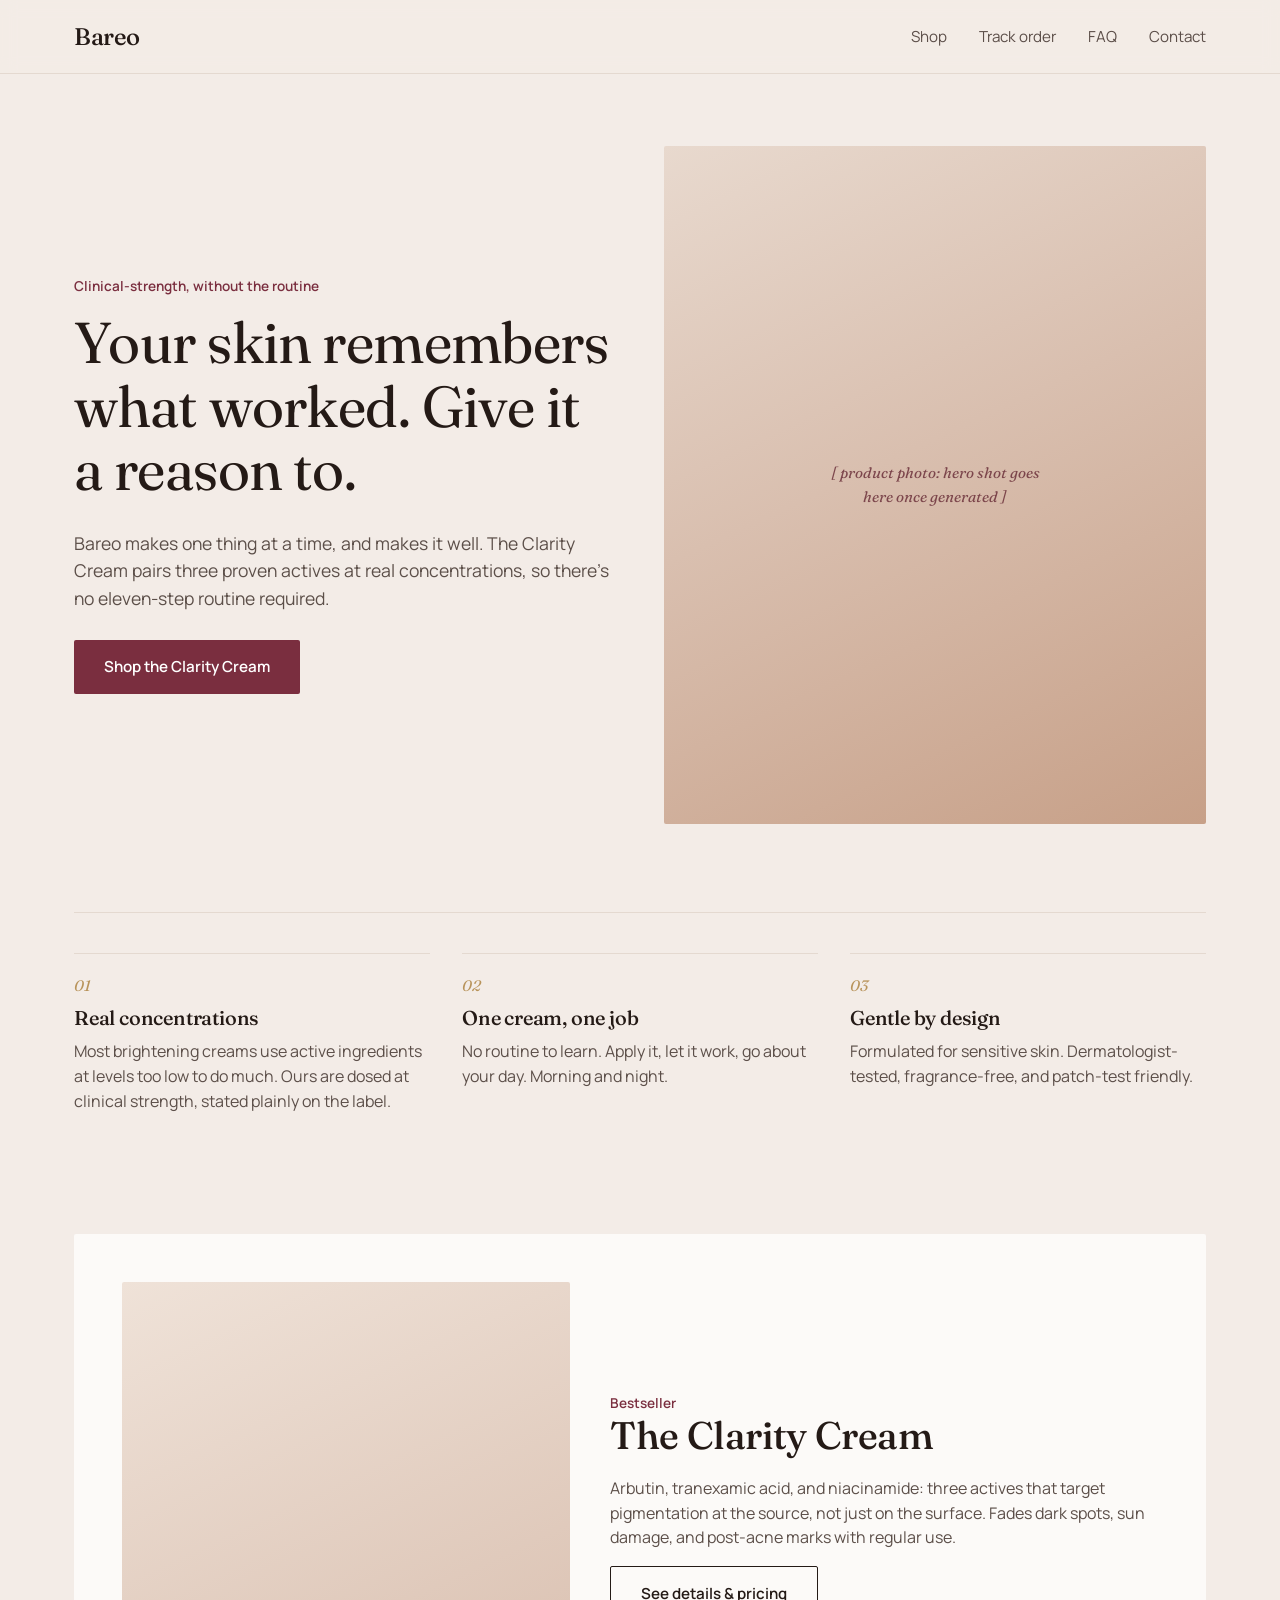
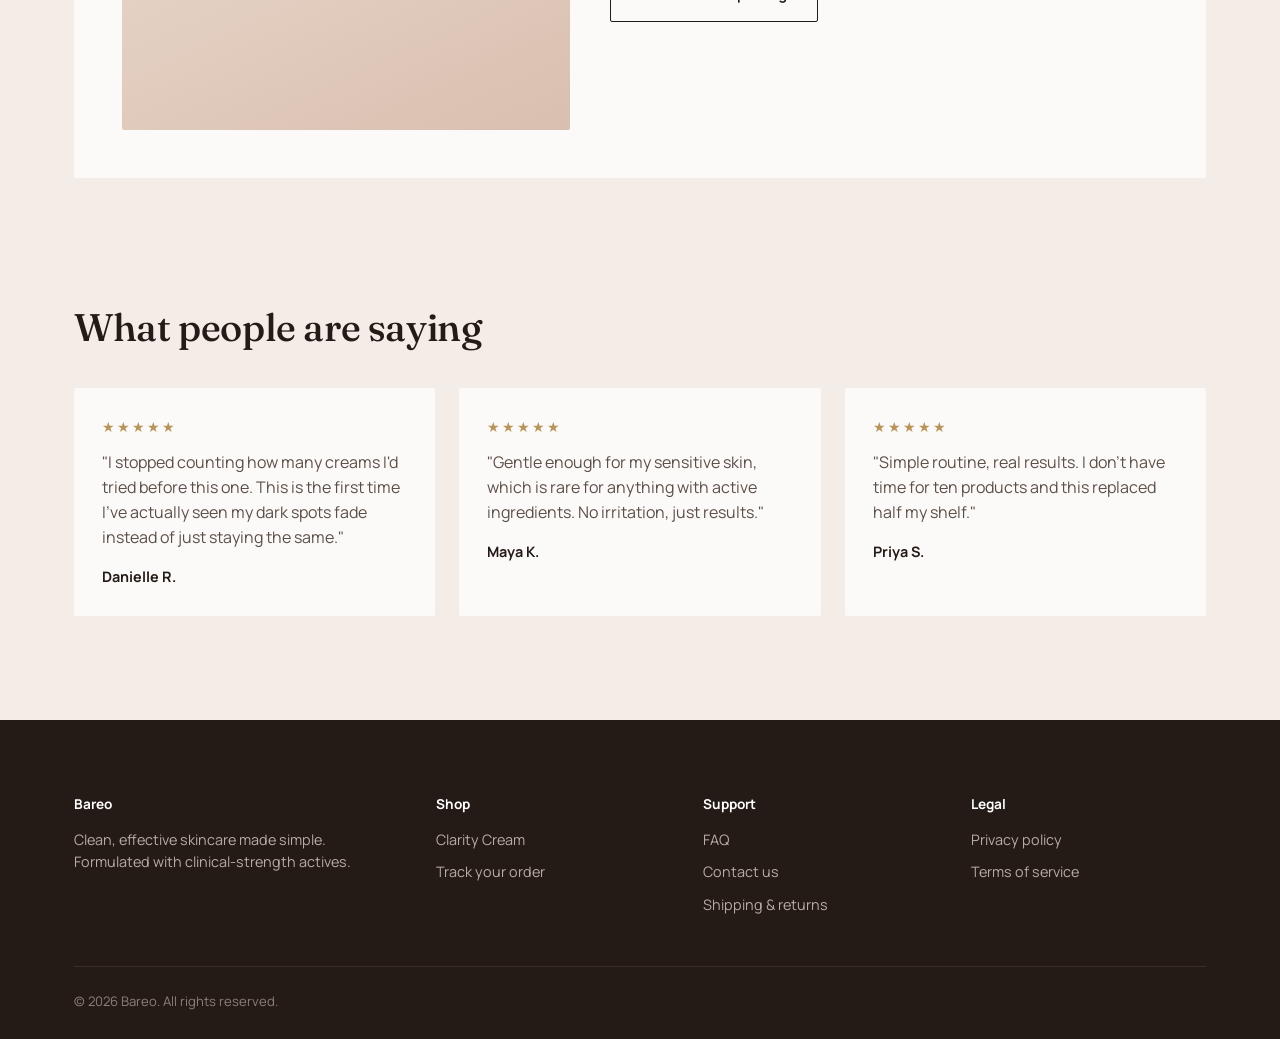
==== index.html @ cf7d1b0d "Add files via upload" ====
<!DOCTYPE html>
<html lang="en">
<head>
<meta charset="UTF-8">
<meta name="viewport" content="width=device-width, initial-scale=1.0">
<title>Bareo | Skincare that shows its work</title>
<meta name="description" content="Bareo makes clean, effective skincare backed by clinical-strength actives. Start with the Clarity Cream.">
<link rel="stylesheet" href="styles.css">
</head>
<body>

<header class="site-header">
  <div class="header-inner">
    <a href="index.html" class="logo">Bareo</a>
    <nav class="main-nav">
      <a href="product.html">Shop</a>
      <a href="track-order.html">Track order</a>
      <a href="faq.html">FAQ</a>
      <a href="contact.html">Contact</a>
    </nav>
    <button class="nav-toggle" aria-label="Menu">☰</button>
  </div>
</header>

<main class="container">

  <section class="hero">
    <div class="hero-copy">
      <span class="eyebrow">Clinical-strength, without the routine</span>
      <h1>Your skin remembers what worked. Give it a reason to.</h1>
      <p class="lede">Bareo makes one thing at a time, and makes it well. The Clarity Cream pairs three proven actives at real concentrations, so there's no eleven-step routine required.</p>
      <a href="product.html" class="btn btn-primary">Shop the Clarity Cream</a>
    </div>
    <div class="hero-visual">
      <span>[ product photo: hero shot goes here once generated ]</span>
    </div>
  </section>

  <hr class="divider">

  <section class="section-tight">
    <div class="feature-grid">
      <div class="feature">
        <span class="num">01</span>
        <h3>Real concentrations</h3>
        <p>Most brightening creams use active ingredients at levels too low to do much. Ours are dosed at clinical strength, stated plainly on the label.</p>
      </div>
      <div class="feature">
        <span class="num">02</span>
        <h3>One cream, one job</h3>
        <p>No routine to learn. Apply it, let it work, go about your day. Morning and night.</p>
      </div>
      <div class="feature">
        <span class="num">03</span>
        <h3>Gentle by design</h3>
        <p>Formulated for sensitive skin. Dermatologist-tested, fragrance-free, and patch-test friendly.</p>
      </div>
    </div>
  </section>

  <section>
    <div class="product-strip">
      <div class="thumb"></div>
      <div>
        <span class="eyebrow" style="color:var(--wine); font-weight:600; font-size:0.85rem;">Bestseller</span>
        <h2>The Clarity Cream</h2>
        <p>Arbutin, tranexamic acid, and niacinamide: three actives that target pigmentation at the source, not just on the surface. Fades dark spots, sun damage, and post-acne marks with regular use.</p>
        <a href="product.html" class="btn btn-outline">See details &amp; pricing</a>
      </div>
    </div>
  </section>

  <section>
    <div class="section-head">
      <h2>What people are saying</h2>
    </div>
    <div class="review-grid">
      <div class="review-card">
        <div class="stars">★★★★★</div>
        <p>"I stopped counting how many creams I'd tried before this one. This is the first time I've actually seen my dark spots fade instead of just staying the same."</p>
        <div class="name">Danielle R.</div>
      </div>
      <div class="review-card">
        <div class="stars">★★★★★</div>
        <p>"Gentle enough for my sensitive skin, which is rare for anything with active ingredients. No irritation, just results."</p>
        <div class="name">Maya K.</div>
      </div>
      <div class="review-card">
        <div class="stars">★★★★★</div>
        <p>"Simple routine, real results. I don't have time for ten products and this replaced half my shelf."</p>
        <div class="name">Priya S.</div>
      </div>
    </div>
  </section>

</main>

<footer class="site-footer">
  <div class="container">
    <div class="footer-grid">
      <div>
        <h4>Bareo</h4>
        <p style="max-width:32ch;">Clean, effective skincare made simple. Formulated with clinical-strength actives.</p>
      </div>
      <div>
        <h4>Shop</h4>
        <a href="product.html">Clarity Cream</a>
        <a href="track-order.html">Track your order</a>
      </div>
      <div>
        <h4>Support</h4>
        <a href="faq.html">FAQ</a>
        <a href="contact.html">Contact us</a>
        <a href="shipping.html">Shipping &amp; returns</a>
      </div>
      <div>
        <h4>Legal</h4>
        <a href="privacy.html">Privacy policy</a>
        <a href="terms.html">Terms of service</a>
      </div>
    </div>
    <div class="footer-bottom">
      © 2026 Bareo. All rights reserved.
    </div>
  </div>
</footer>

<script src="script.js"></script>
</body>
</html>
---- styles.css ----
/* ===== Bareo: shared styles ===== */

@import url('https://fonts.googleapis.com/css2?family=Fraunces:ital,opsz,wght@0,9..144,300;0,9..144,400;0,9..144,500;0,9..144,600;1,9..144,400&family=Manrope:wght@400;500;600;700&display=swap');

:root {
  --bg: #F3ECE7;
  --surface: #FCFAF8;
  --ink: #241A16;
  --ink-soft: #5C4F49;
  --wine: #7A2E3F;
  --wine-dark: #5E1F2C;
  --gold: #B8935A;
  --line: #E4D9D0;
  --white: #FFFFFF;
  --radius: 2px;
  --max: 1180px;
}

* { box-sizing: border-box; }

html { scroll-behavior: smooth; }

body {
  margin: 0;
  font-family: 'Manrope', sans-serif;
  background: var(--bg);
  color: var(--ink);
  line-height: 1.55;
  -webkit-font-smoothing: antialiased;
}

h1, h2, h3, .display {
  font-family: 'Fraunces', serif;
  font-weight: 500;
  line-height: 1.1;
  margin: 0 0 0.5em;
  letter-spacing: -0.01em;
}

h1 { font-size: clamp(2.4rem, 5vw, 3.6rem); font-weight: 400; }
h2 { font-size: clamp(1.8rem, 3vw, 2.4rem); }
h3 { font-size: 1.25rem; }

p { margin: 0 0 1em; color: var(--ink-soft); max-width: 62ch; }

a { color: inherit; text-decoration: none; }

img { max-width: 100%; display: block; }

.container {
  max-width: var(--max);
  margin: 0 auto;
  padding: 0 24px;
}

/* ---------- Header ---------- */

header.site-header {
  position: sticky;
  top: 0;
  z-index: 50;
  background: rgba(243, 236, 231, 0.92);
  backdrop-filter: blur(8px);
  border-bottom: 1px solid var(--line);
}

.header-inner {
  display: flex;
  align-items: center;
  justify-content: space-between;
  padding: 18px 24px;
  max-width: var(--max);
  margin: 0 auto;
}

.logo {
  font-family: 'Fraunces', serif;
  font-size: 1.5rem;
  font-weight: 500;
  letter-spacing: -0.02em;
}

nav.main-nav {
  display: flex;
  gap: 32px;
}

nav.main-nav a {
  font-size: 0.95rem;
  color: var(--ink-soft);
  transition: color 0.15s ease;
}

nav.main-nav a:hover { color: var(--wine); }

.nav-toggle {
  display: none;
  background: none;
  border: none;
  font-size: 1.5rem;
  cursor: pointer;
  color: var(--ink);
}

@media (max-width: 720px) {
  nav.main-nav {
    position: fixed;
    inset: 0 0 0 30%;
    background: var(--surface);
    flex-direction: column;
    padding: 100px 28px 28px;
    gap: 20px;
    transform: translateX(100%);
    transition: transform 0.25s ease;
    box-shadow: -8px 0 24px rgba(0,0,0,0.08);
  }
  nav.main-nav.open { transform: translateX(0); }
  .nav-toggle { display: block; }
}

/* ---------- Buttons ---------- */

.btn {
  display: inline-flex;
  align-items: center;
  justify-content: center;
  padding: 15px 30px;
  font-family: 'Manrope', sans-serif;
  font-size: 0.95rem;
  font-weight: 600;
  border-radius: var(--radius);
  cursor: pointer;
  border: none;
  transition: transform 0.15s ease, background 0.15s ease;
}

.btn-primary {
  background: var(--wine);
  color: var(--white);
}
.btn-primary:hover { background: var(--wine-dark); }

.btn-outline {
  background: transparent;
  color: var(--ink);
  border: 1px solid var(--ink);
}
.btn-outline:hover { background: var(--ink); color: var(--white); }

.btn-block { width: 100%; }

/* ---------- Hero ---------- */

.hero {
  display: grid;
  grid-template-columns: 1fr 1fr;
  gap: 48px;
  align-items: center;
  padding: 72px 0 88px;
}

.hero-copy .eyebrow {
  font-size: 0.85rem;
  color: var(--wine);
  font-weight: 600;
  margin-bottom: 14px;
  display: block;
}

.hero-copy p.lede {
  font-size: 1.1rem;
  margin-bottom: 28px;
}

.hero-visual {
  aspect-ratio: 4/5;
  background: linear-gradient(155deg, #E8D9CE 0%, #D9BFAF 45%, #C7A088 100%);
  border-radius: var(--radius);
  display: flex;
  align-items: center;
  justify-content: center;
  color: var(--wine-dark);
  font-family: 'Fraunces', serif;
  font-style: italic;
  font-size: 0.95rem;
  text-align: center;
  padding: 24px;
  position: relative;
  overflow: hidden;
}

.hero-visual span { max-width: 220px; opacity: 0.75; }

@media (max-width: 860px) {
  .hero { grid-template-columns: 1fr; padding: 44px 0 56px; }
  .hero-visual { order: -1; aspect-ratio: 16/10; }
}

/* ---------- Sections ---------- */

section { padding: 64px 0; }

.section-tight { padding: 40px 0; }

.section-head {
  max-width: 560px;
  margin-bottom: 40px;
}

.divider {
  height: 1px;
  background: var(--line);
  border: none;
  margin: 0;
}

/* ---------- Feature grid ---------- */

.feature-grid {
  display: grid;
  grid-template-columns: repeat(3, 1fr);
  gap: 32px;
}

.feature {
  padding-top: 20px;
  border-top: 1px solid var(--line);
}

.feature .num {
  font-family: 'Fraunces', serif;
  font-style: italic;
  color: var(--gold);
  font-size: 0.95rem;
  margin-bottom: 10px;
  display: block;
}

@media (max-width: 720px) {
  .feature-grid { grid-template-columns: 1fr; gap: 24px; }
}

/* ---------- Product card (home) ---------- */

.product-strip {
  background: var(--surface);
  border-radius: var(--radius);
  padding: 48px;
  display: grid;
  grid-template-columns: 0.9fr 1.1fr;
  gap: 40px;
  align-items: center;
}

.product-strip .thumb {
  aspect-ratio: 1;
  background: linear-gradient(155deg, #EFE2D8 0%, #D9BFAF 100%);
  border-radius: var(--radius);
}

@media (max-width: 720px) {
  .product-strip { grid-template-columns: 1fr; padding: 28px; }
}

/* ---------- Reviews strip ---------- */

.review-grid {
  display: grid;
  grid-template-columns: repeat(3, 1fr);
  gap: 24px;
}

.review-card {
  background: var(--surface);
  padding: 28px;
  border-radius: var(--radius);
}

.review-card .stars { color: var(--gold); margin-bottom: 12px; font-size: 0.9rem; letter-spacing: 2px; }
.review-card .name { font-weight: 700; font-size: 0.9rem; margin-top: 12px; }

@media (max-width: 860px) {
  .review-grid { grid-template-columns: 1fr; }
}

/* ---------- Footer ---------- */

footer.site-footer {
  background: var(--ink);
  color: #D8CFC9;
  padding: 56px 0 28px;
  margin-top: 40px;
}

.footer-grid {
  display: grid;
  grid-template-columns: 1.4fr 1fr 1fr 1fr;
  gap: 32px;
  margin-bottom: 40px;
}

.footer-grid h4 {
  font-family: 'Manrope', sans-serif;
  color: var(--white);
  font-size: 0.85rem;
  font-weight: 700;
  margin-bottom: 14px;
}

.footer-grid a, .footer-grid p {
  display: block;
  color: #B8ADA6;
  font-size: 0.9rem;
  margin-bottom: 10px;
  max-width: none;
}

.footer-grid a:hover { color: var(--white); }

.footer-bottom {
  border-top: 1px solid #3A2E29;
  padding-top: 24px;
  font-size: 0.82rem;
  color: #8C8079;
}

@media (max-width: 860px) {
  .footer-grid { grid-template-columns: 1fr 1fr; }
}

/* ---------- Product page ---------- */

.product-layout {
  display: grid;
  grid-template-columns: 1fr 1fr;
  gap: 56px;
  padding: 44px 0;
}

.gallery-main {
  aspect-ratio: 1;
  background: linear-gradient(155deg, #E8D9CE 0%, #D9BFAF 45%, #C7A088 100%);
  border-radius: var(--radius);
  margin-bottom: 12px;
}

.gallery-thumbs {
  display: grid;
  grid-template-columns: repeat(4, 1fr);
  gap: 10px;
}

.gallery-thumbs div {
  aspect-ratio: 1;
  background: var(--surface);
  border: 1px solid var(--line);
  border-radius: var(--radius);
}

.price-row {
  display: flex;
  align-items: baseline;
  gap: 12px;
  margin: 6px 0 20px;
}

.price-now { font-size: 1.6rem; font-weight: 700; font-family: 'Fraunces', serif; }
.price-was { text-decoration: line-through; color: var(--ink-soft); font-size: 1.05rem; }

.rating-row {
  display: flex;
  align-items: center;
  gap: 10px;
  margin-bottom: 18px;
  font-size: 0.9rem;
  color: var(--ink-soft);
}
.rating-row .stars { color: var(--gold); letter-spacing: 2px; }

.bundle-options {
  display: flex;
  flex-direction: column;
  gap: 10px;
  margin: 24px 0;
}

.bundle-option {
  border: 1.5px solid var(--line);
  border-radius: var(--radius);
  padding: 16px 18px;
  display: flex;
  justify-content: space-between;
  align-items: center;
  cursor: pointer;
  transition: border-color 0.15s ease, background 0.15s ease;
}

.bundle-option:hover { border-color: var(--wine); }

.bundle-option.selected {
  border-color: var(--wine);
  background: #FBF1EC;
}

.bundle-option .label { font-weight: 700; }
.bundle-option .sub { font-size: 0.85rem; color: var(--ink-soft); margin-top: 2px; }
.bundle-option .tag {
  background: var(--wine);
  color: var(--white);
  font-size: 0.72rem;
  font-weight: 700;
  padding: 3px 8px;
  border-radius: 20px;
  margin-left: 8px;
}
.bundle-option .bprice { font-family: 'Fraunces', serif; font-weight: 600; font-size: 1.1rem; }

.trust-row {
  display: flex;
  gap: 20px;
  margin-top: 20px;
  flex-wrap: wrap;
  font-size: 0.82rem;
  color: var(--ink-soft);
}

.benefits-list {
  list-style: none;
  padding: 0;
  margin: 24px 0;
}
.benefits-list li {
  padding: 10px 0 10px 28px;
  position: relative;
  border-bottom: 1px solid var(--line);
  color: var(--ink-soft);
  font-size: 0.95rem;
}
.benefits-list li::before {
  content: "";
  position: absolute;
  left: 0;
  top: 16px;
  width: 8px;
  height: 8px;
  background: var(--gold);
  border-radius: 50%;
}

@media (max-width: 860px) {
  .product-layout { grid-template-columns: 1fr; gap: 28px; }
}

/* ---------- Comparison table ---------- */

.compare-table {
  width: 100%;
  border-collapse: collapse;
  margin-top: 16px;
}
.compare-table th, .compare-table td {
  padding: 14px 18px;
  text-align: left;
  border-bottom: 1px solid var(--line);
  font-size: 0.92rem;
}
.compare-table th { font-family: 'Fraunces', serif; font-weight: 500; }
.compare-table .yes { color: var(--wine); font-weight: 700; }

/* ---------- FAQ accordion ---------- */

.faq-item {
  border-bottom: 1px solid var(--line);
}
.faq-q {
  width: 100%;
  text-align: left;
  background: none;
  border: none;
  padding: 20px 0;
  font-family: 'Fraunces', serif;
  font-size: 1.05rem;
  cursor: pointer;
  display: flex;
  justify-content: space-between;
  align-items: center;
  color: var(--ink);
}
.faq-a {
  max-height: 0;
  overflow: hidden;
  transition: max-height 0.25s ease;
}
.faq-item.open .faq-a { max-height: 300px; padding-bottom: 20px; }
.faq-plus { font-size: 1.3rem; color: var(--wine); transition: transform 0.2s ease; }
.faq-item.open .faq-plus { transform: rotate(45deg); }

/* ---------- Static pages ---------- */

.static-page {
  padding: 56px 0 80px;
  max-width: 760px;
}
.static-page h1 { margin-bottom: 24px; }
.static-page h2 { font-size: 1.3rem; margin-top: 36px; }
.static-page ul { color: var(--ink-soft); }

/* ---------- Track order ---------- */

.track-box {
  background: var(--surface);
  padding: 40px;
  border-radius: var(--radius);
  max-width: 480px;
}
.track-box input {
  width: 100%;
  padding: 13px 14px;
  margin-bottom: 14px;
  border: 1px solid var(--line);
  border-radius: var(--radius);
  font-family: 'Manrope', sans-serif;
  font-size: 0.95rem;
  background: var(--white);
}
.track-box label {
  font-size: 0.85rem;
  font-weight: 600;
  display: block;
  margin-bottom: 6px;
}
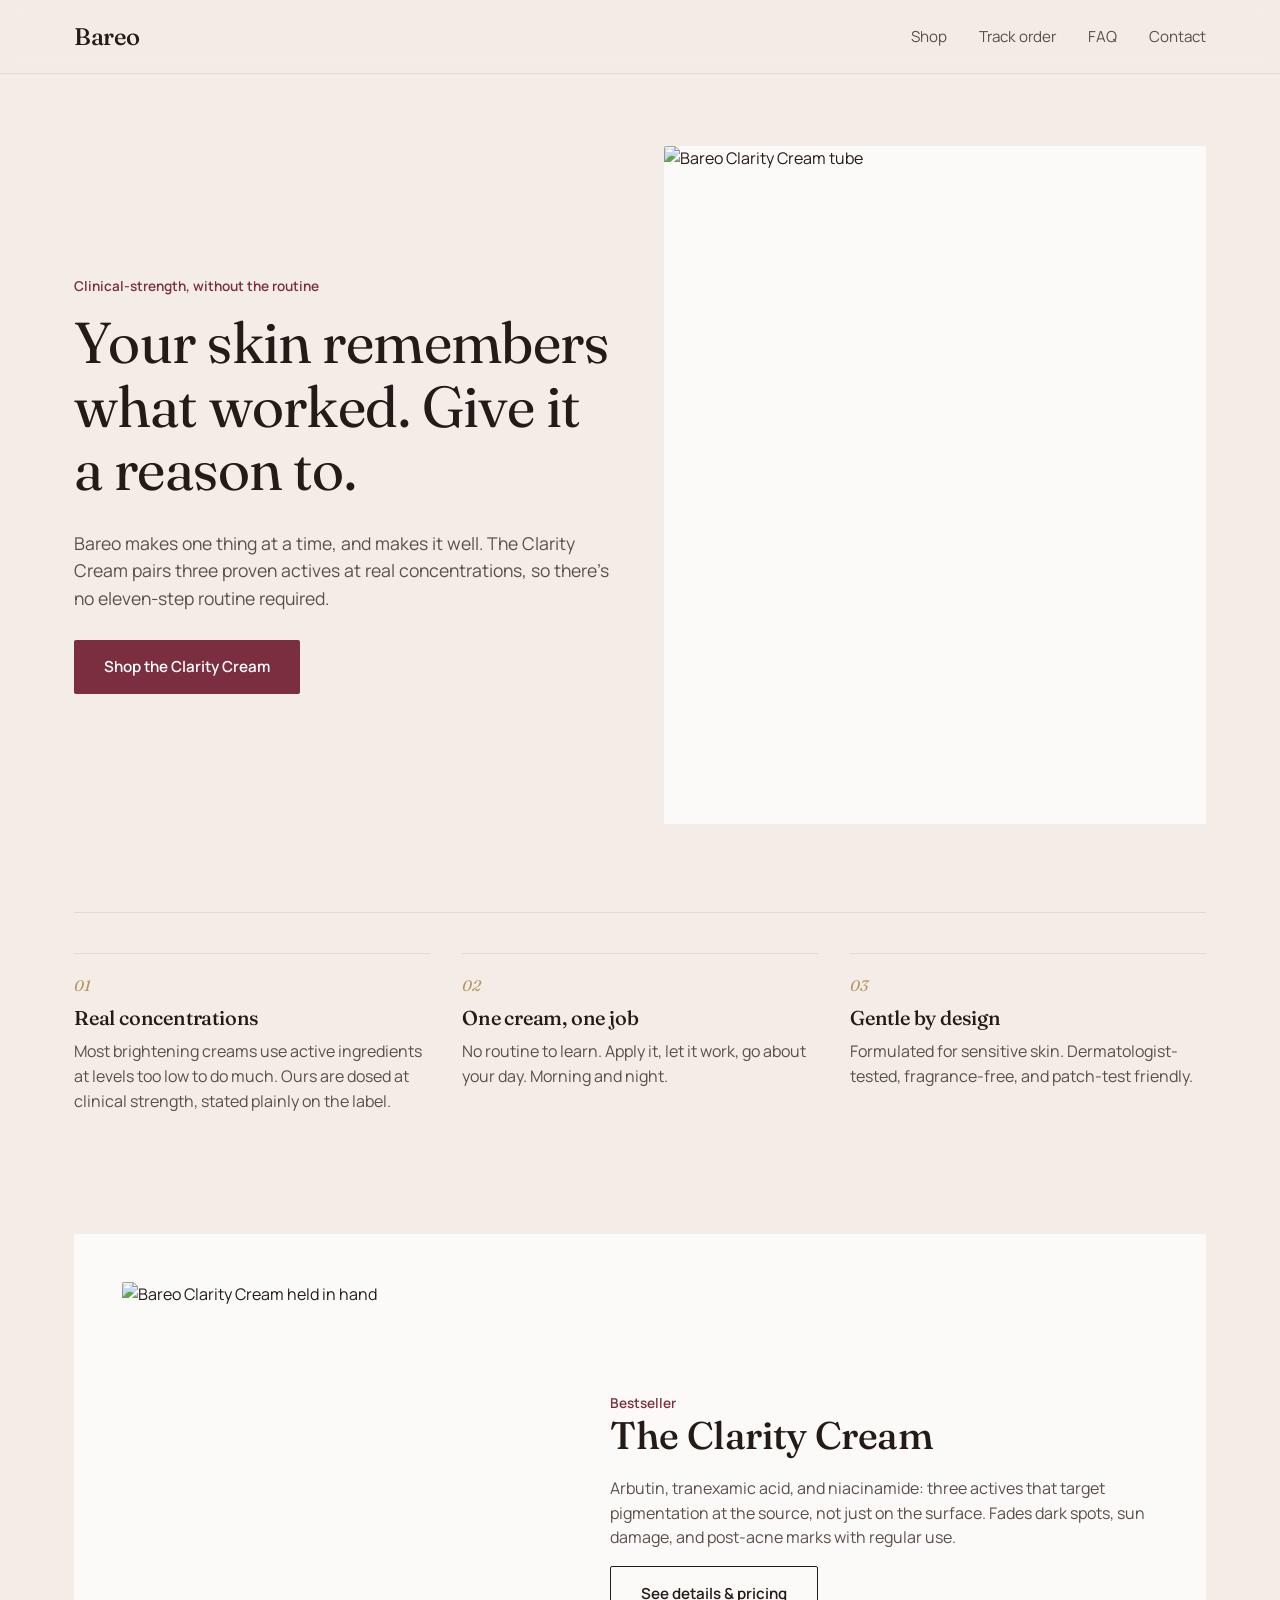
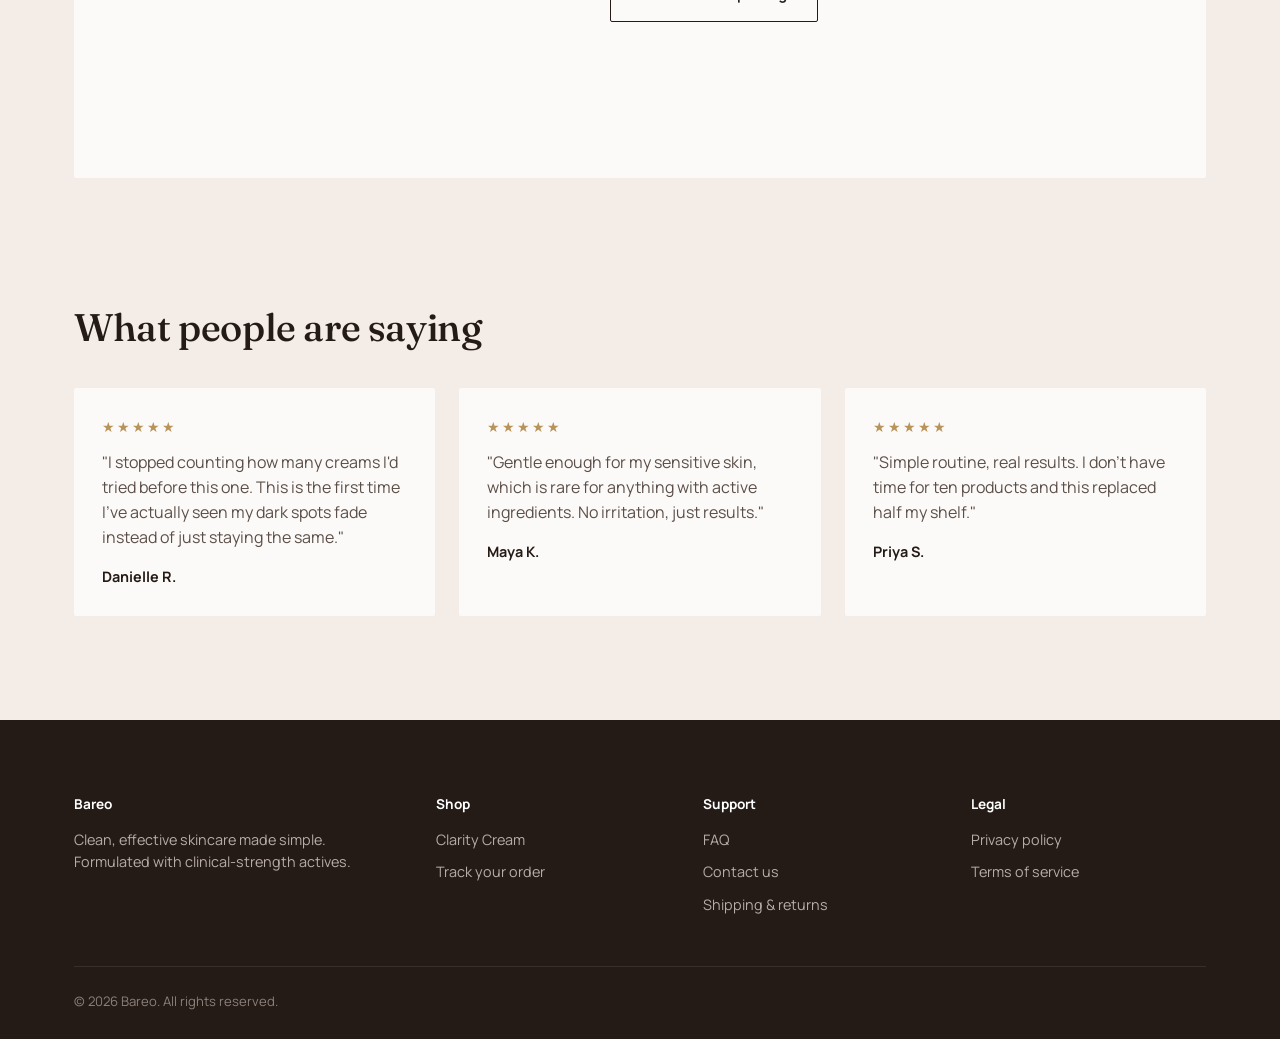
==== commit a69d64f9: "Update index.html" ====
--- a/index.html
+++ b/index.html
@@ -32,7 +32,7 @@
       <a href="product.html" class="btn btn-primary">Shop the Clarity Cream</a>
     </div>
     <div class="hero-visual">
-      <span>[ product photo: hero shot goes here once generated ]</span>
+      <img src="assets/hero-front.jpg" alt="Bareo Clarity Cream tube">
     </div>
   </section>
 
@@ -60,7 +60,7 @@
 
   <section>
     <div class="product-strip">
-      <div class="thumb"></div>
+      <div class="thumb"><img src="assets/hand-hold.jpg" alt="Bareo Clarity Cream held in hand"></div>
       <div>
         <span class="eyebrow" style="color:var(--wine); font-weight:600; font-size:0.85rem;">Bestseller</span>
         <h2>The Clarity Cream</h2>
--- a/styles.css
+++ b/styles.css
@@ -174,22 +174,19 @@
 
 .hero-visual {
   aspect-ratio: 4/5;
-  background: linear-gradient(155deg, #E8D9CE 0%, #D9BFAF 45%, #C7A088 100%);
+  background: var(--surface);
   border-radius: var(--radius);
   display: flex;
   align-items: center;
   justify-content: center;
-  color: var(--wine-dark);
-  font-family: 'Fraunces', serif;
-  font-style: italic;
-  font-size: 0.95rem;
-  text-align: center;
-  padding: 24px;
-  position: relative;
   overflow: hidden;
 }
 
-.hero-visual span { max-width: 220px; opacity: 0.75; }
+.hero-visual img {
+  width: 100%;
+  height: 100%;
+  object-fit: cover;
+}
 
 @media (max-width: 860px) {
   .hero { grid-template-columns: 1fr; padding: 44px 0 56px; }
@@ -254,8 +251,15 @@
 
 .product-strip .thumb {
   aspect-ratio: 1;
-  background: linear-gradient(155deg, #EFE2D8 0%, #D9BFAF 100%);
-  border-radius: var(--radius);
+  background: var(--surface);
+  border-radius: var(--radius);
+  overflow: hidden;
+}
+
+.product-strip .thumb img {
+  width: 100%;
+  height: 100%;
+  object-fit: cover;
 }
 
 @media (max-width: 720px) {
@@ -339,9 +343,16 @@
 
 .gallery-main {
   aspect-ratio: 1;
-  background: linear-gradient(155deg, #E8D9CE 0%, #D9BFAF 45%, #C7A088 100%);
+  background: var(--surface);
   border-radius: var(--radius);
   margin-bottom: 12px;
+  overflow: hidden;
+}
+
+.gallery-main img {
+  width: 100%;
+  height: 100%;
+  object-fit: cover;
 }
 
 .gallery-thumbs {
@@ -355,6 +366,14 @@
   background: var(--surface);
   border: 1px solid var(--line);
   border-radius: var(--radius);
+  overflow: hidden;
+  cursor: pointer;
+}
+
+.gallery-thumbs img {
+  width: 100%;
+  height: 100%;
+  object-fit: cover;
 }
 
 .price-row {
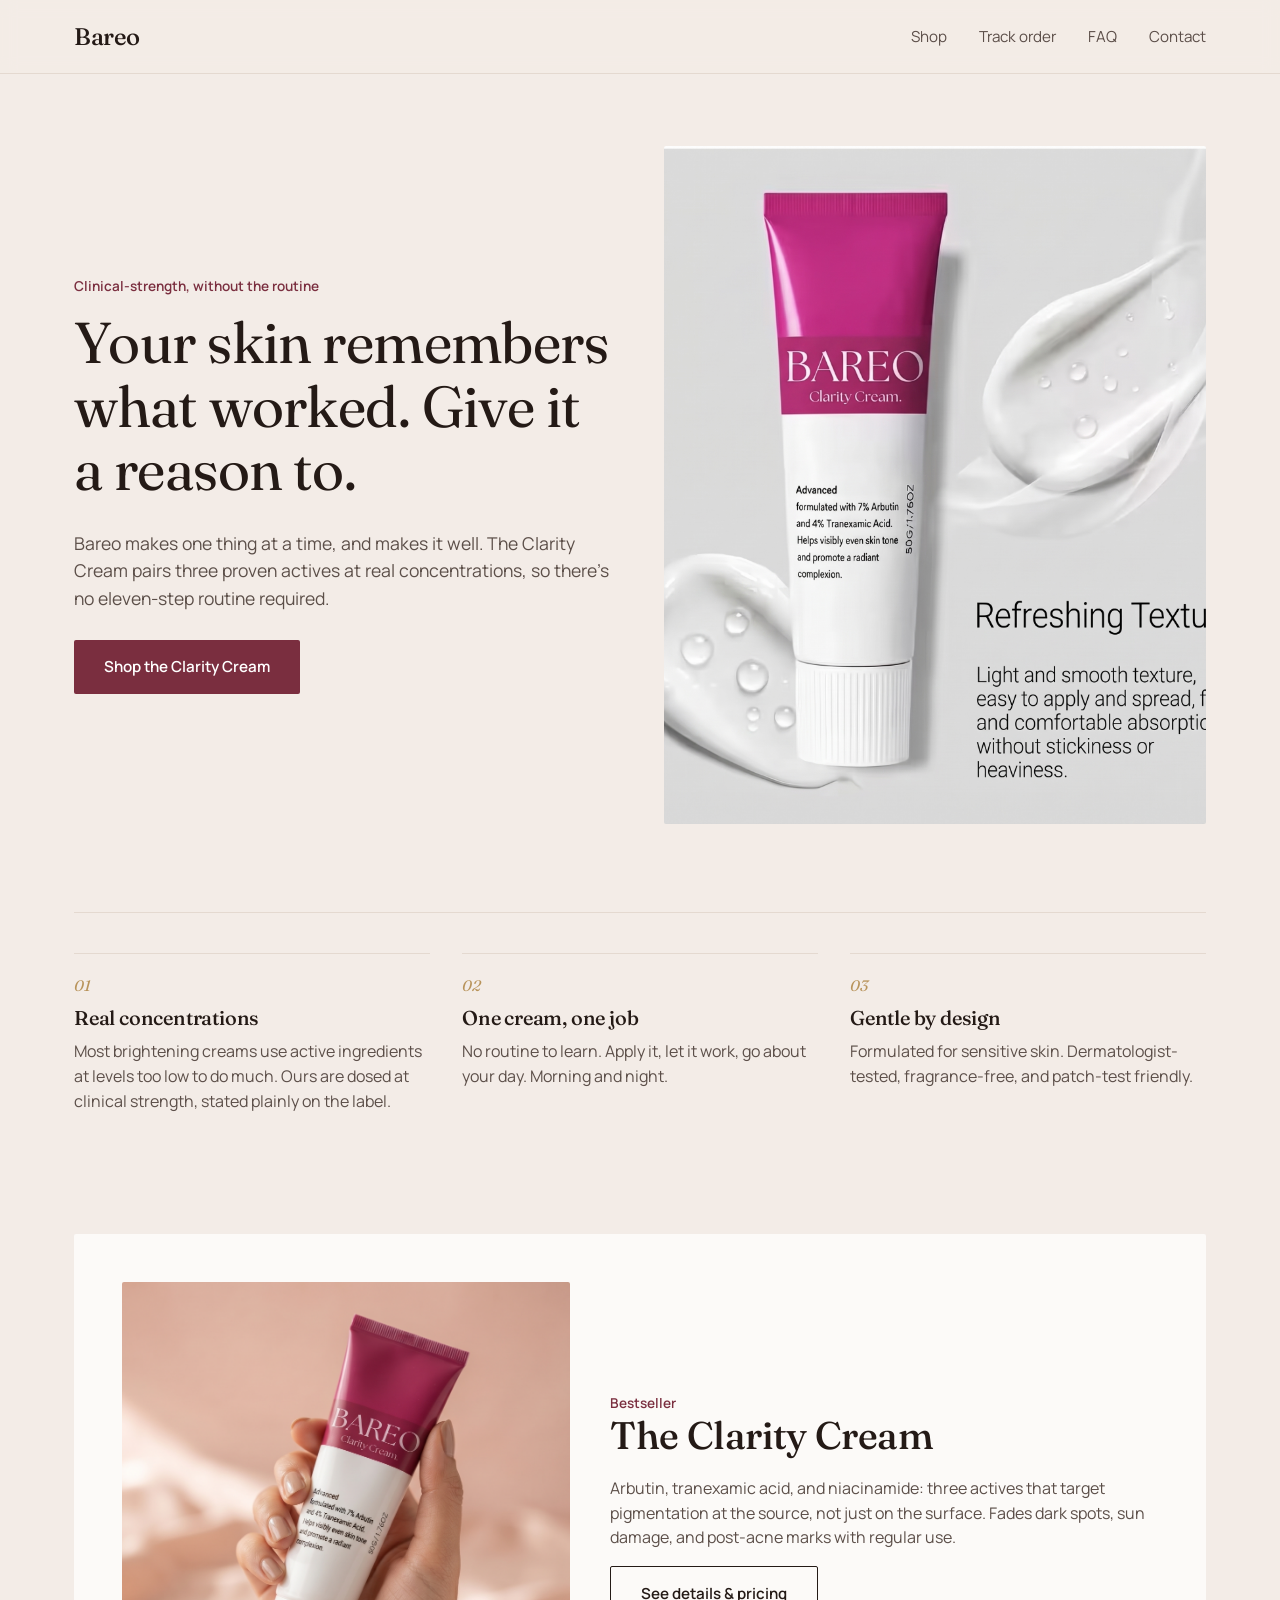
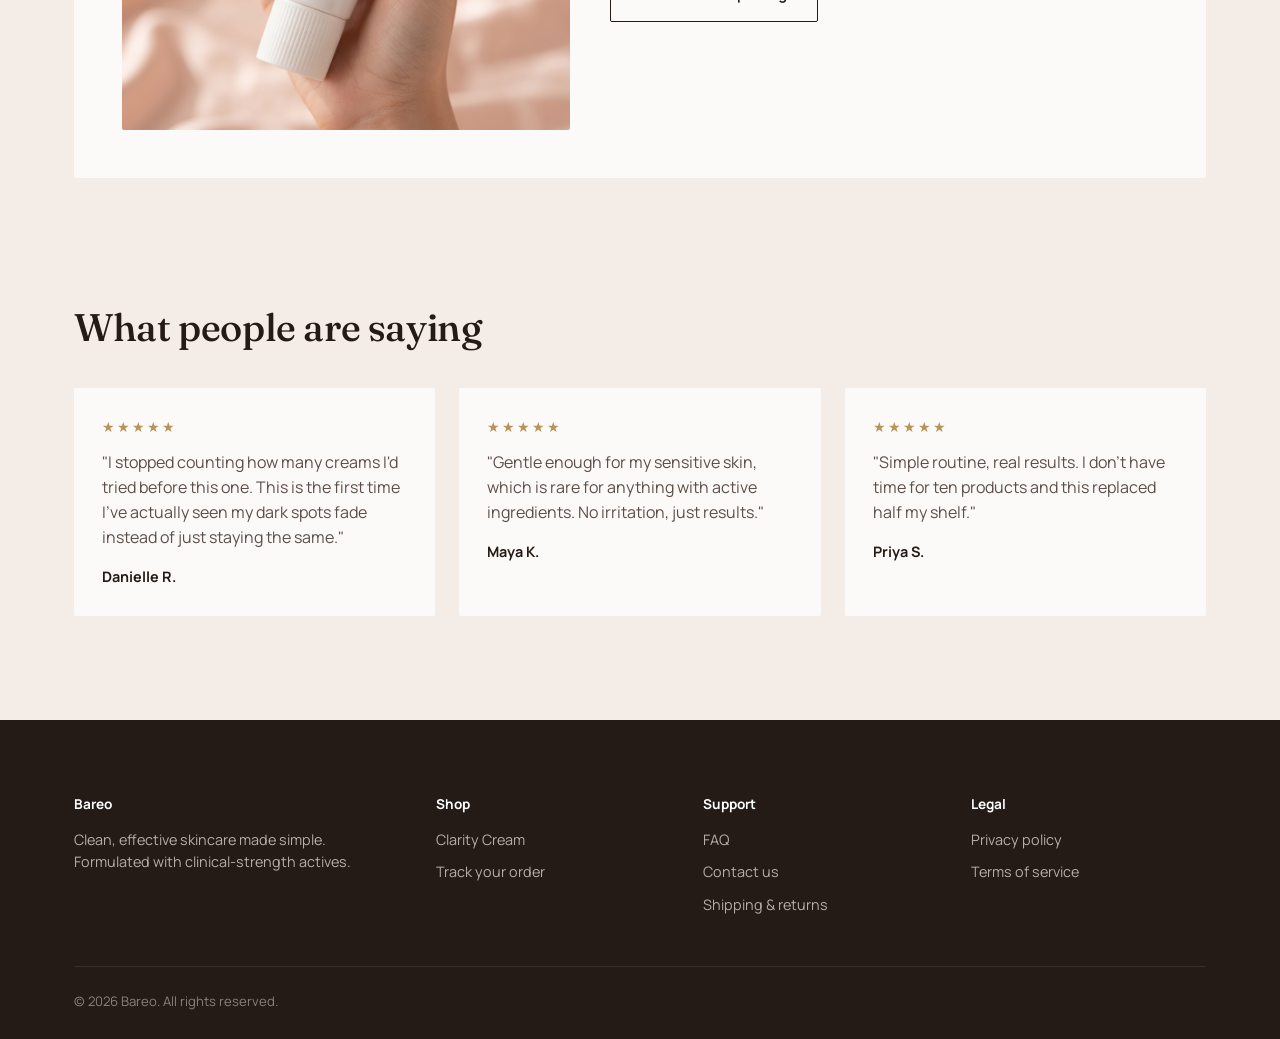
==== commit 0fde3d98: "Update index.html" ====
--- a/index.html
+++ b/index.html
@@ -32,7 +32,7 @@
       <a href="product.html" class="btn btn-primary">Shop the Clarity Cream</a>
     </div>
     <div class="hero-visual">
-      <img src="assets/hero-front.jpg" alt="Bareo Clarity Cream tube">
+      <img src="hero-front.jpg" alt="Bareo Clarity Cream tube">
     </div>
   </section>
 
@@ -60,7 +60,7 @@
 
   <section>
     <div class="product-strip">
-      <div class="thumb"><img src="assets/hand-hold.jpg" alt="Bareo Clarity Cream held in hand"></div>
+      <div class="thumb"><img src="hand-hold.jpg" alt="Bareo Clarity Cream held in hand"></div>
       <div>
         <span class="eyebrow" style="color:var(--wine); font-weight:600; font-size:0.85rem;">Bestseller</span>
         <h2>The Clarity Cream</h2>
